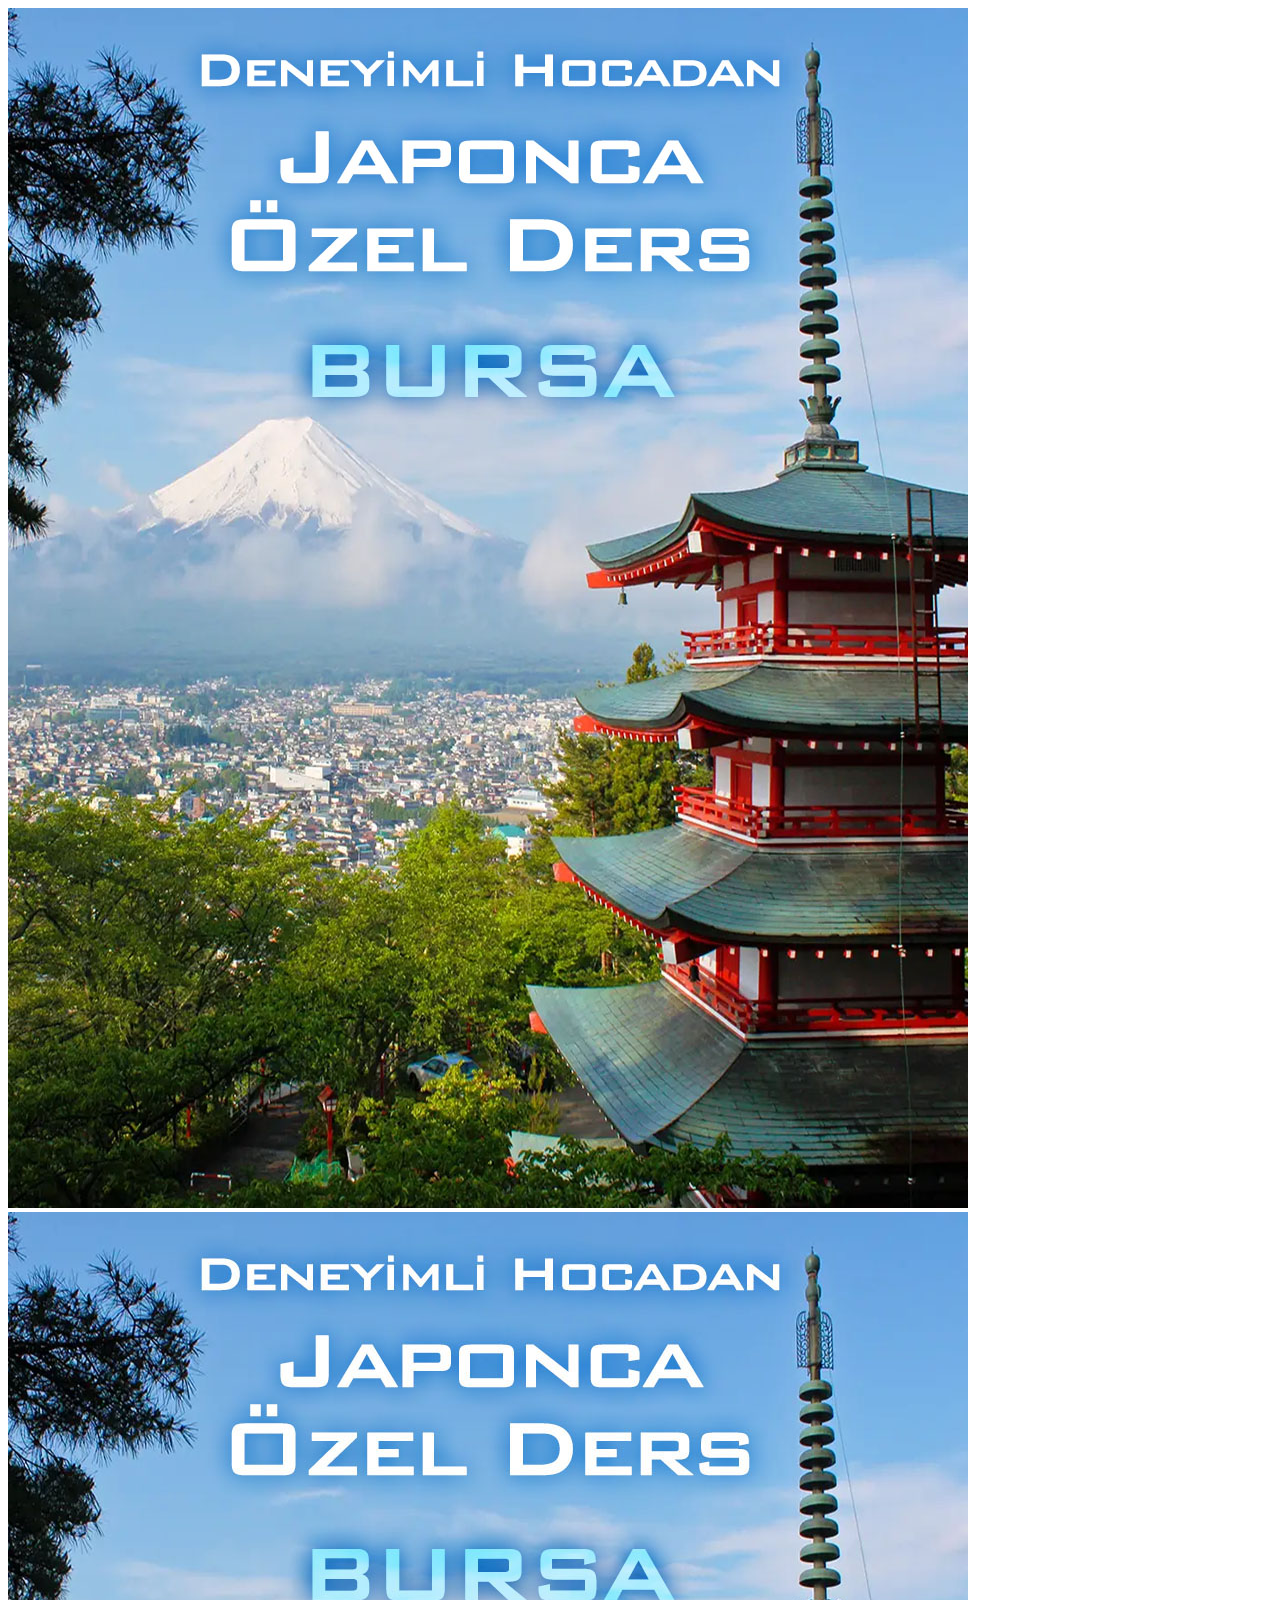
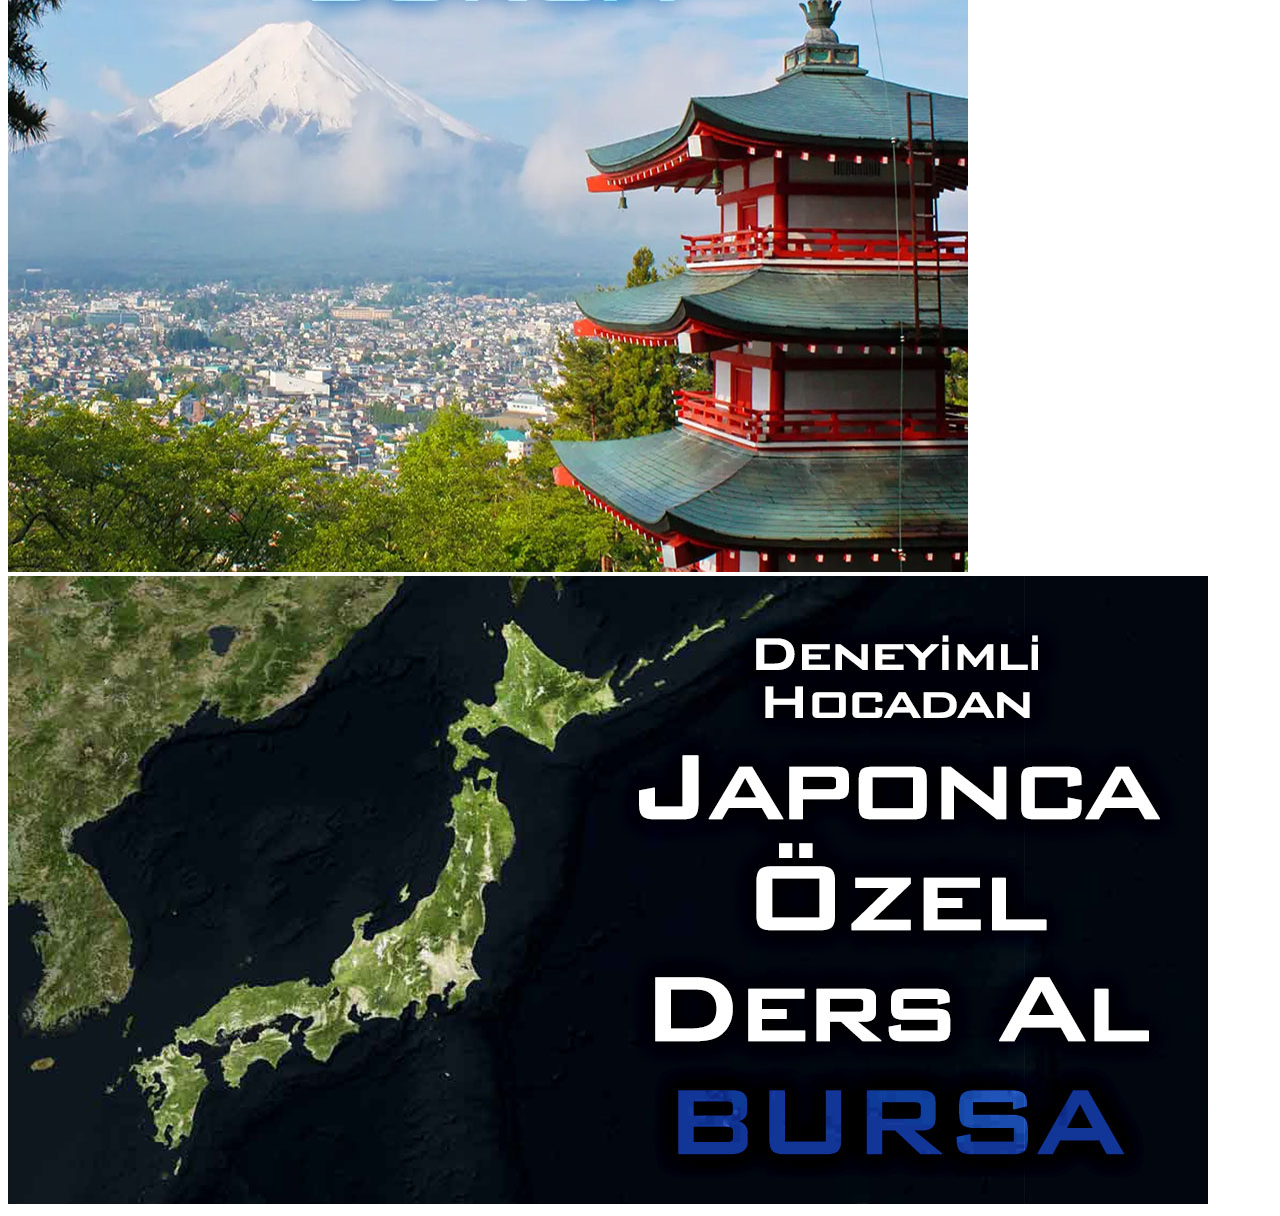
==== tanitim/index.html @ 34019d5b "Create index.html" ====
<!DOCTYPE html>
<html lang="tr" dir="ltr">
  <head>
    <meta charset="utf-8">
    <title>Japonca Özel Ders</title>
  </head>
  <body>
    <img src="google_dikey_ja_.jpg" alt="Japonca Özel Ders">
    <img src="google_kare_ja_.jpg" alt="Japonca Özel Ders">
    <img src="google_yatay_ja_.jpg" alt="Japonca Özel Ders">
  </body>
</html>
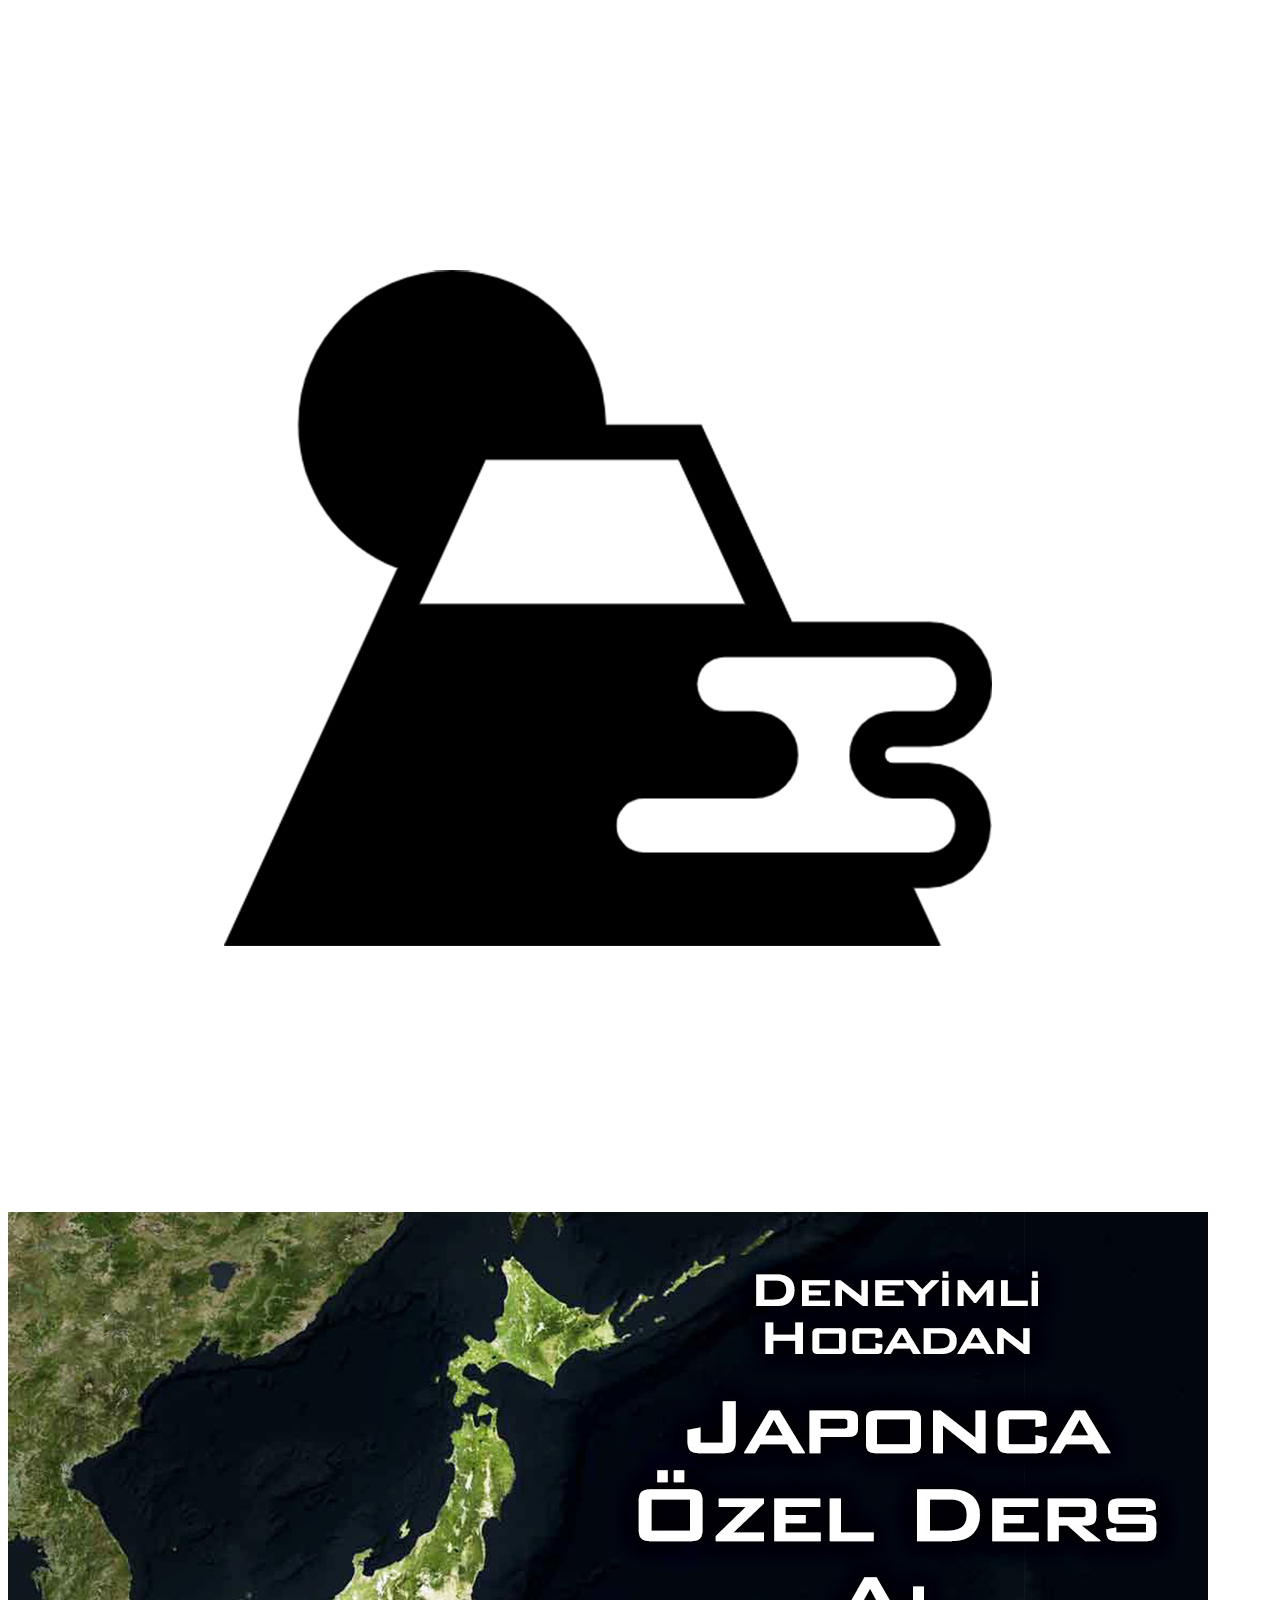
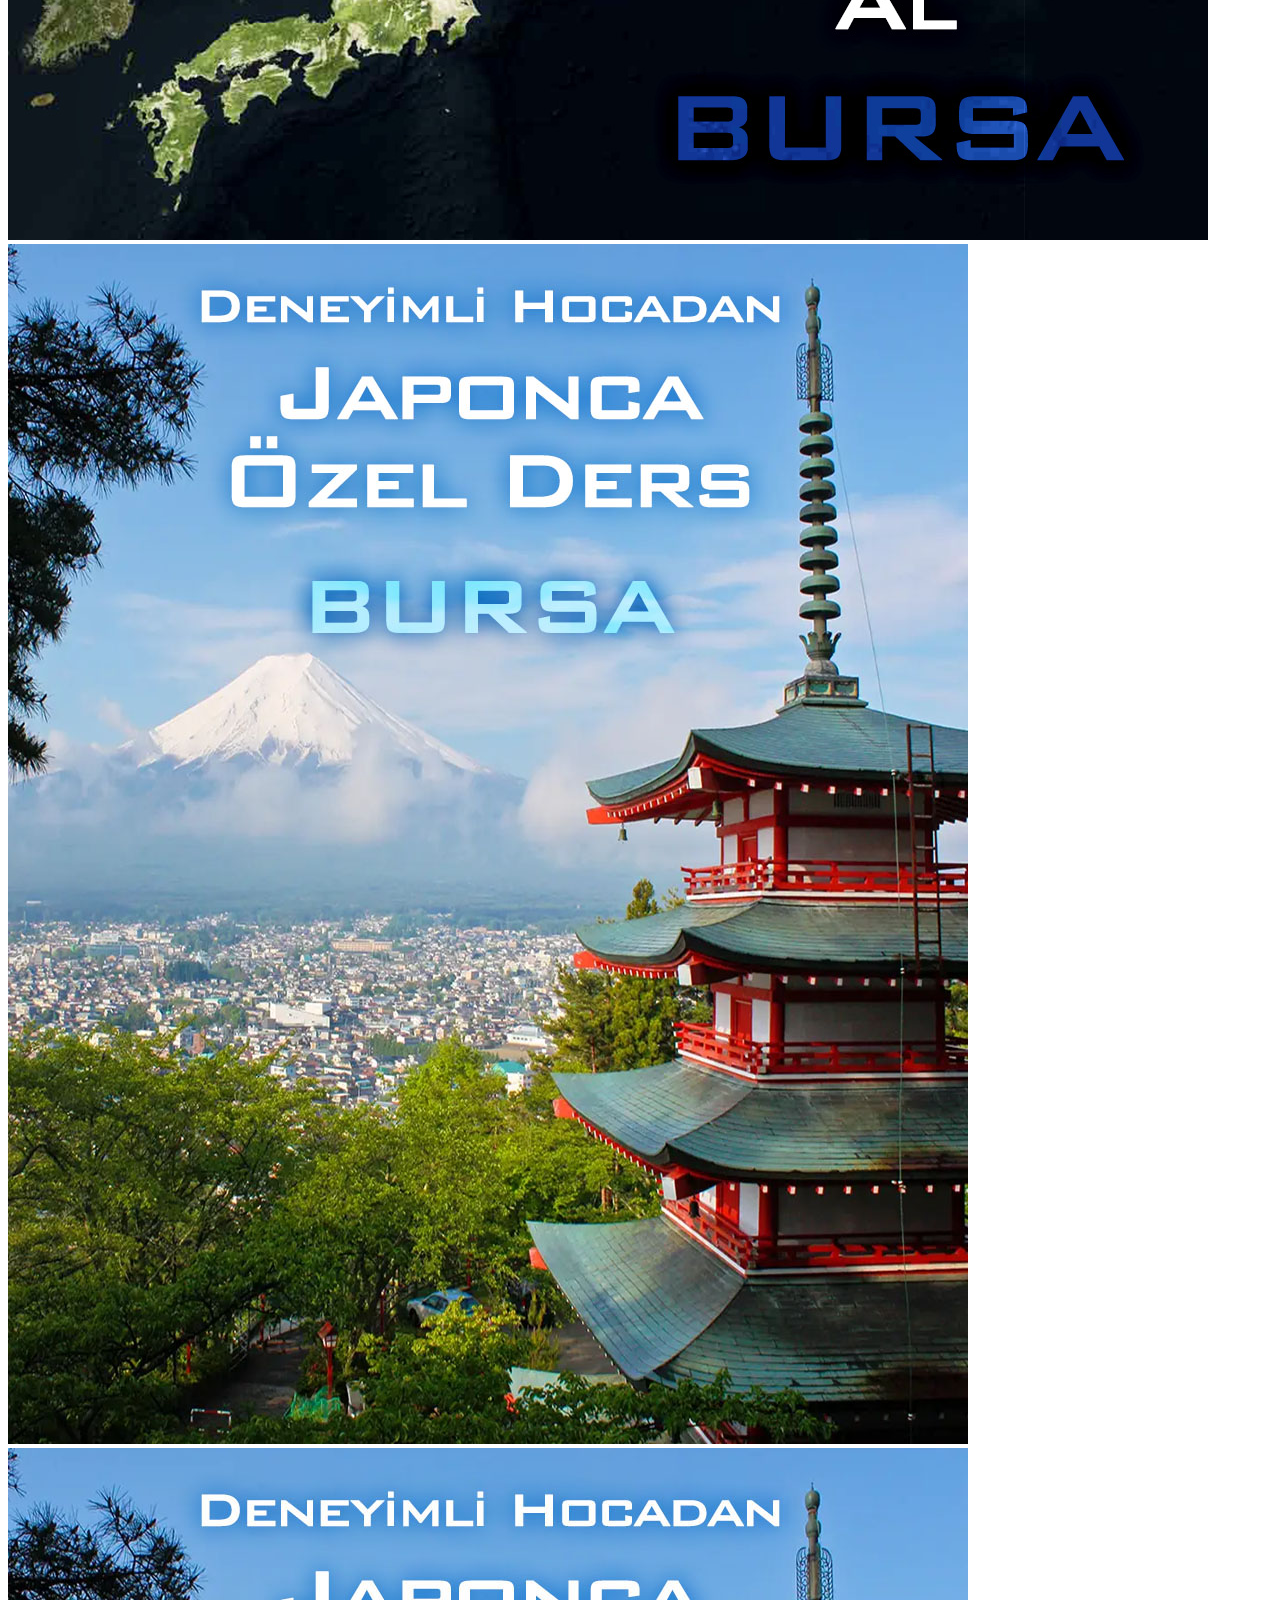
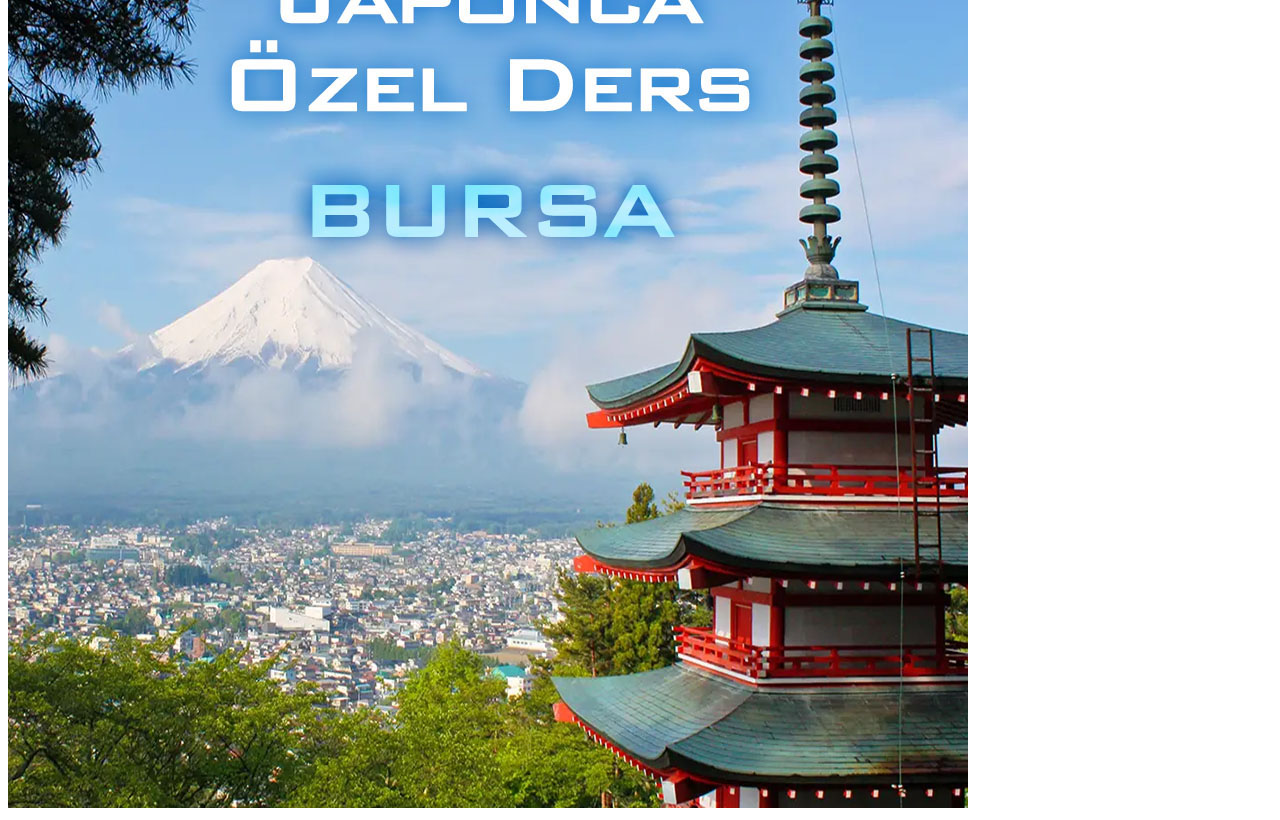
==== commit 5f7443cb: "img" ====
--- a/tanitim/index.html
+++ b/tanitim/index.html
@@ -5,8 +5,11 @@
     <title>Japonca Özel Ders</title>
   </head>
   <body>
+    <img src="logo_1200.jpg" alt="Japonca Özel Ders">
+    <img src="google_yatay_ja.jpg" alt="Japonca Özel Ders">
+
     <img src="google_dikey_ja_.jpg" alt="Japonca Özel Ders">
     <img src="google_kare_ja_.jpg" alt="Japonca Özel Ders">
-    <img src="google_yatay_ja_.jpg" alt="Japonca Özel Ders">
+
   </body>
 </html>
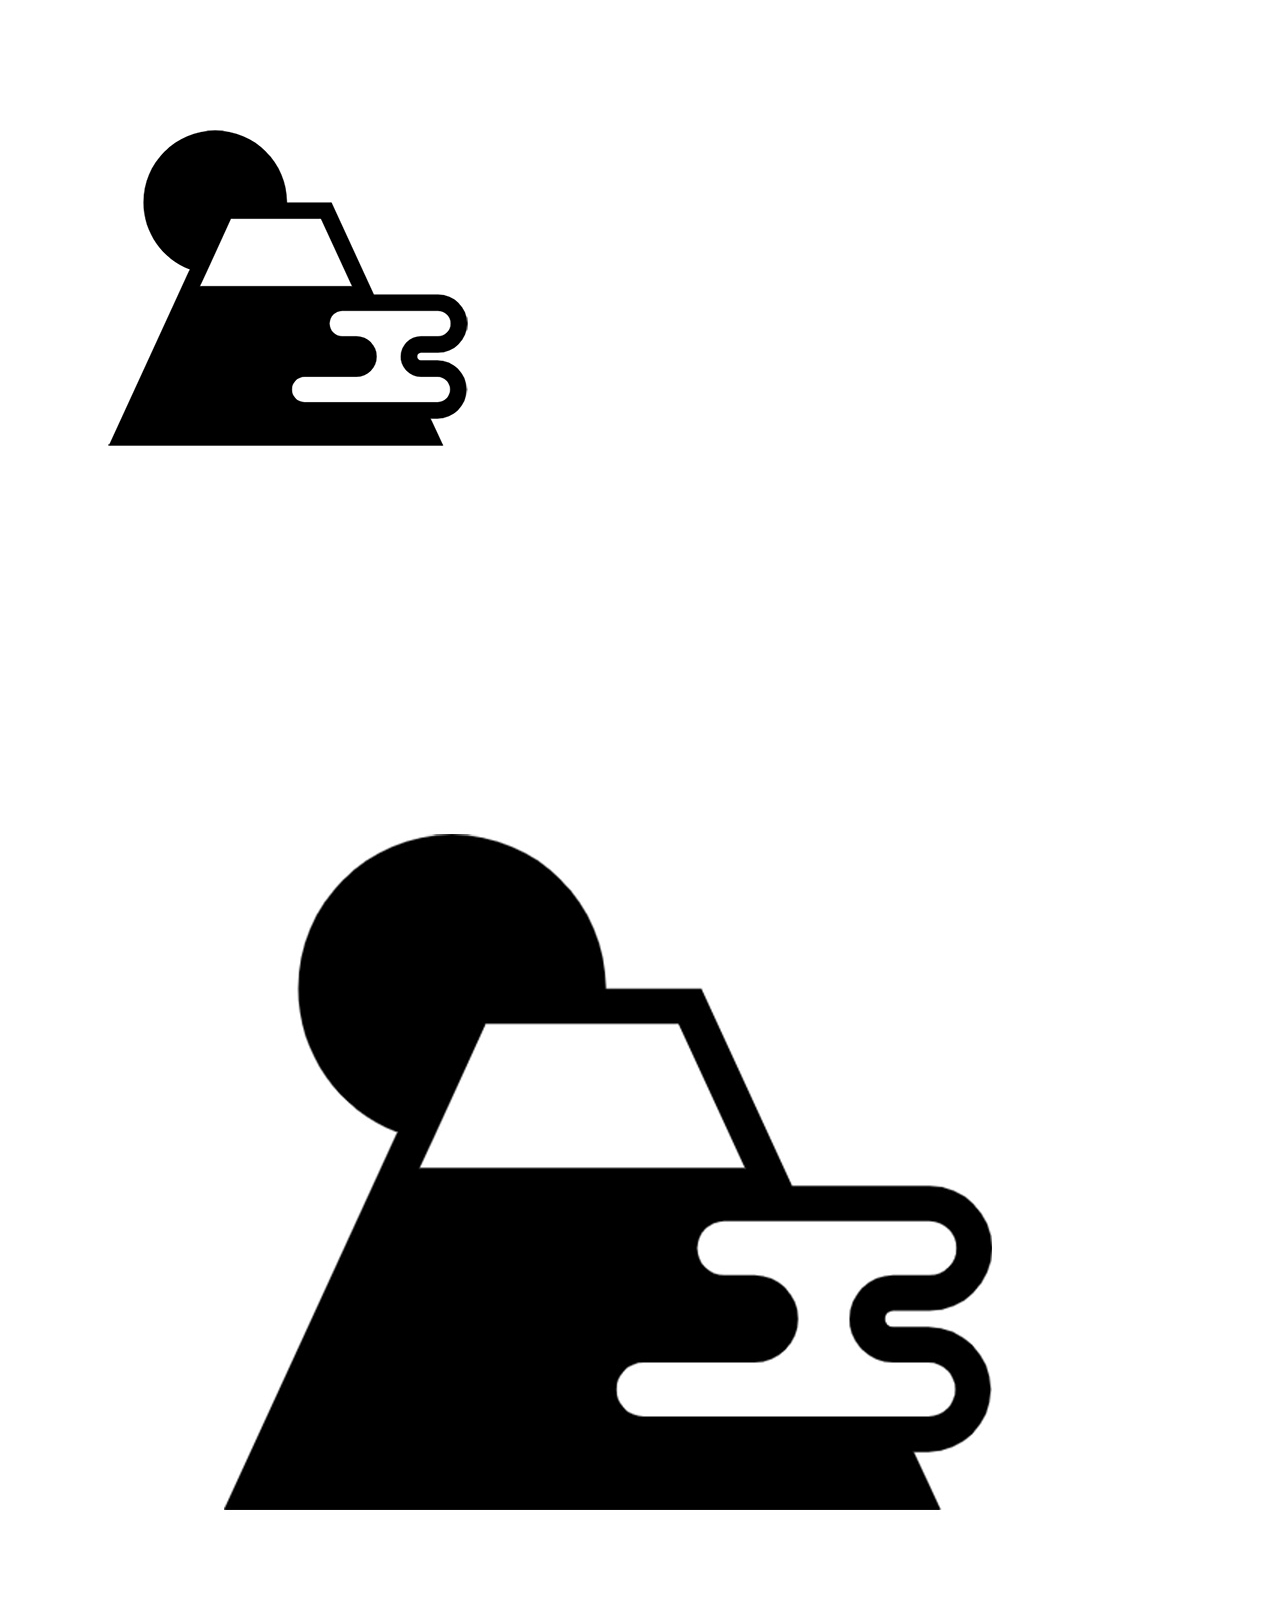
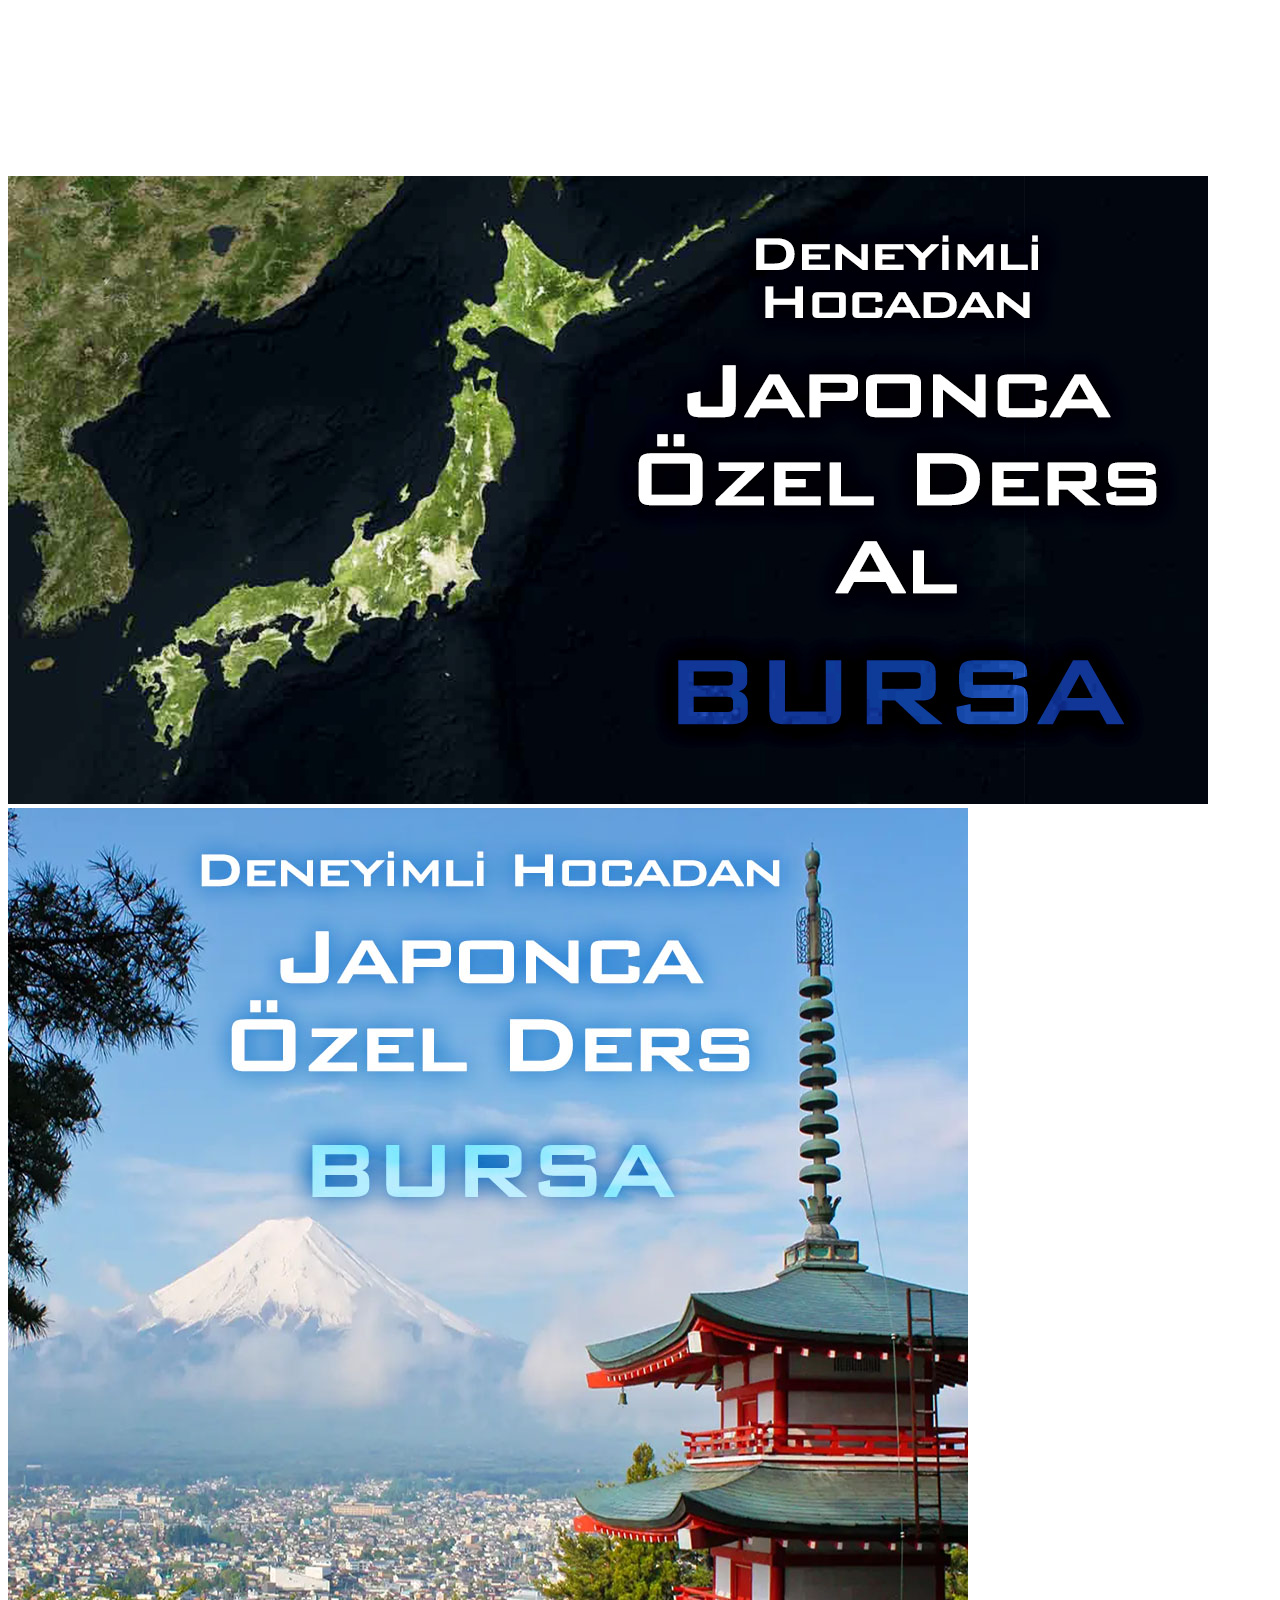
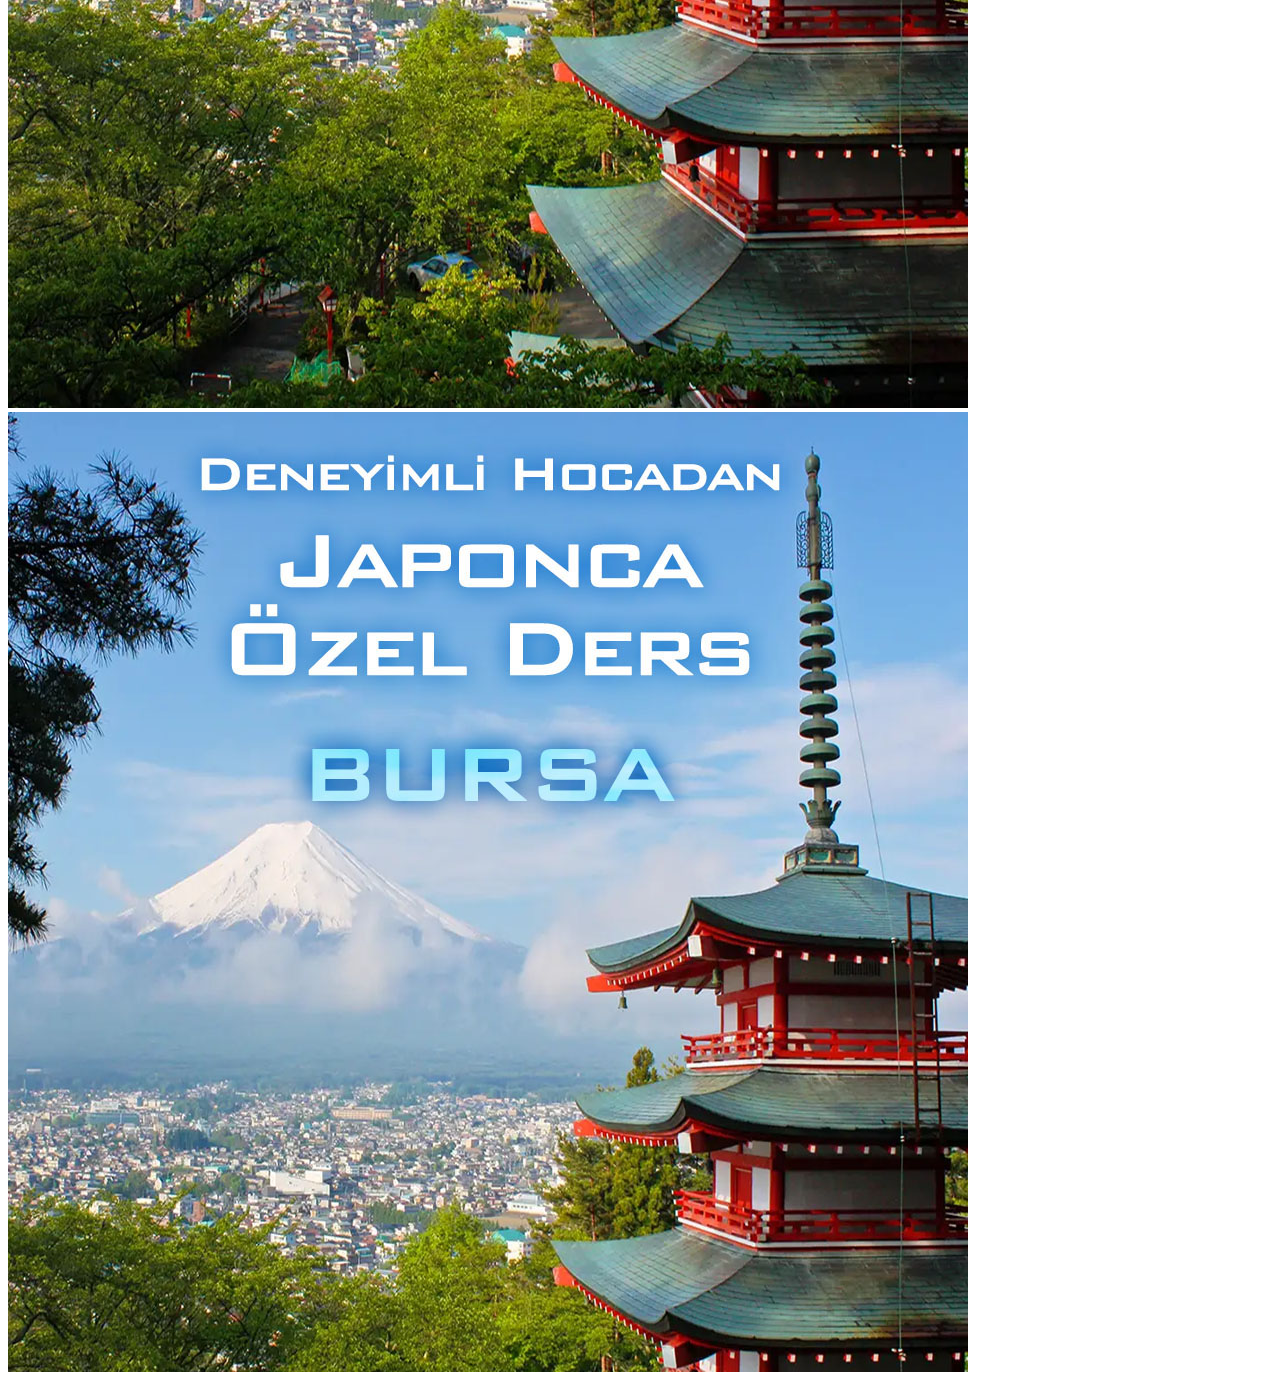
==== commit acf66286: "112233" ====
--- a/tanitim/index.html
+++ b/tanitim/index.html
@@ -5,6 +5,7 @@
     <title>Japonca Özel Ders</title>
   </head>
   <body>
+    <img src="logo_560.png" alt="Japonca Özel Ders">
     <img src="logo_1200.jpg" alt="Japonca Özel Ders">
     <img src="google_yatay_ja.jpg" alt="Japonca Özel Ders">
 
